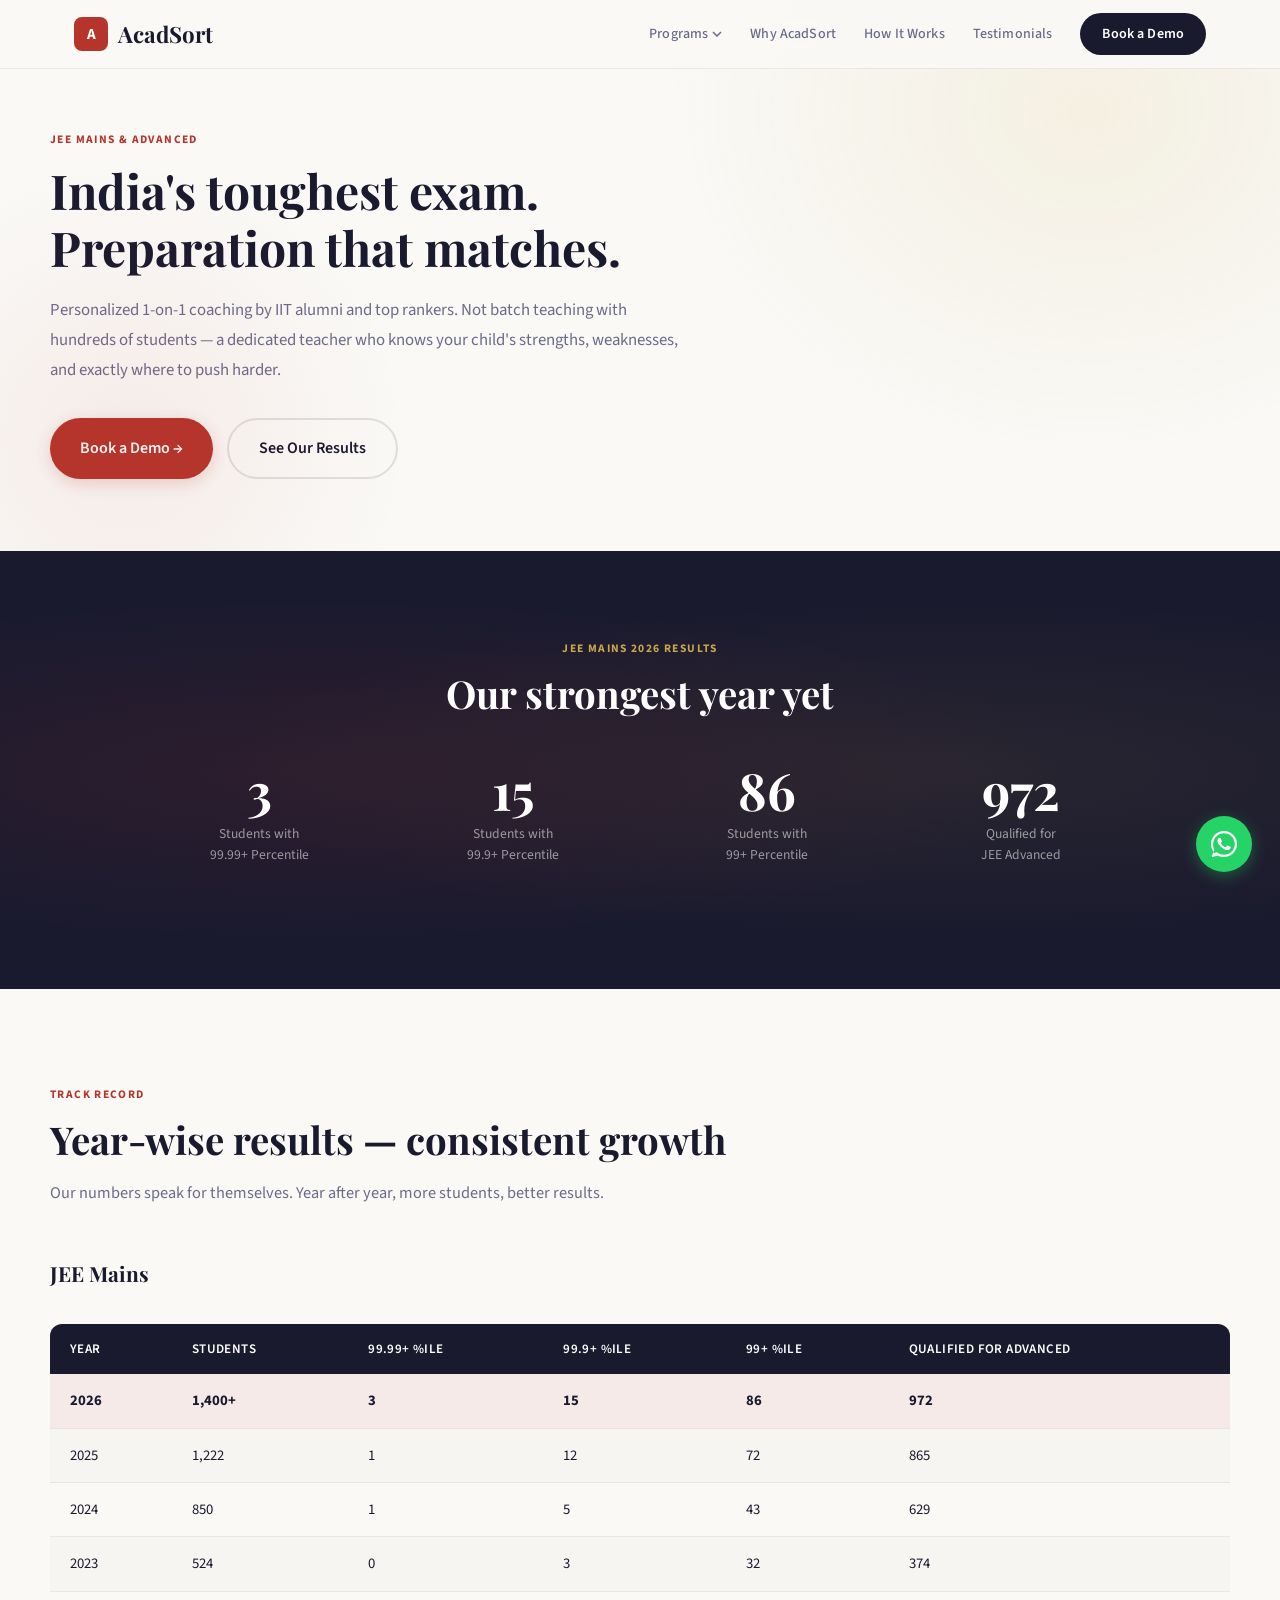
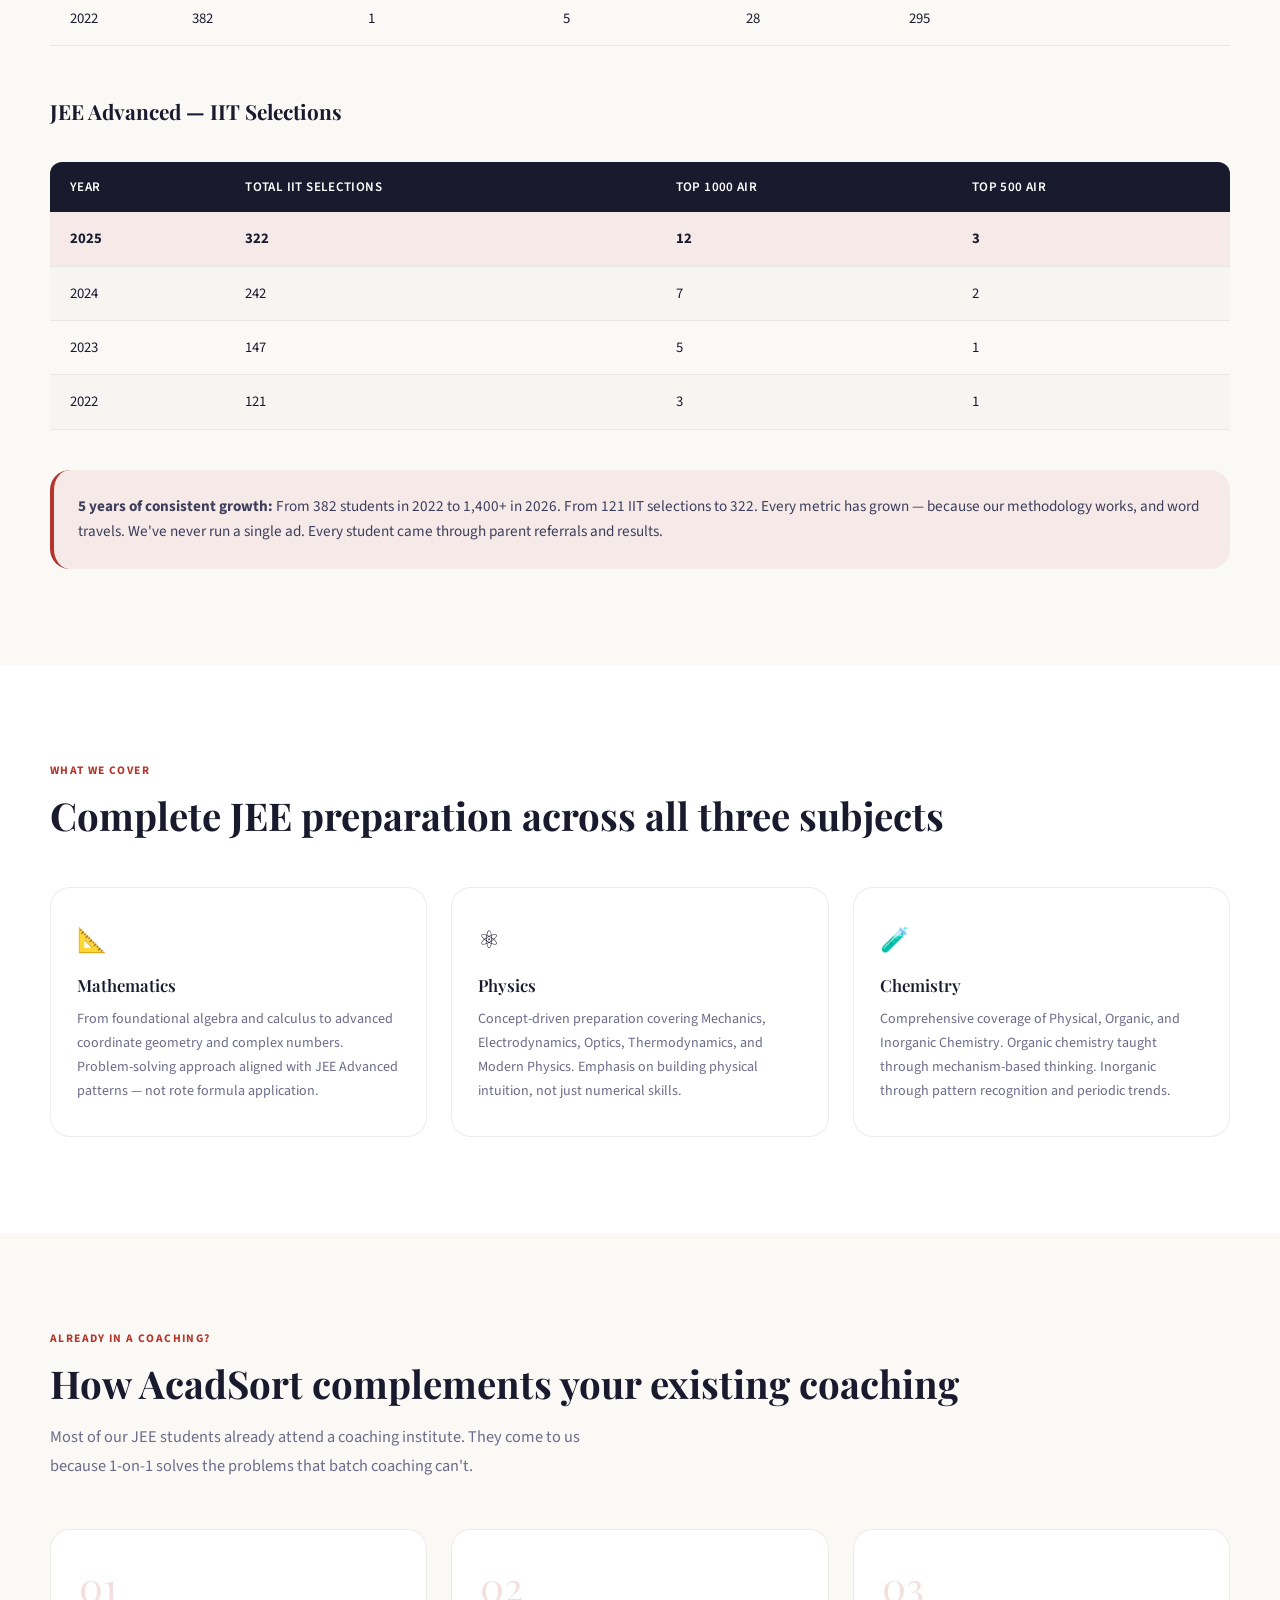
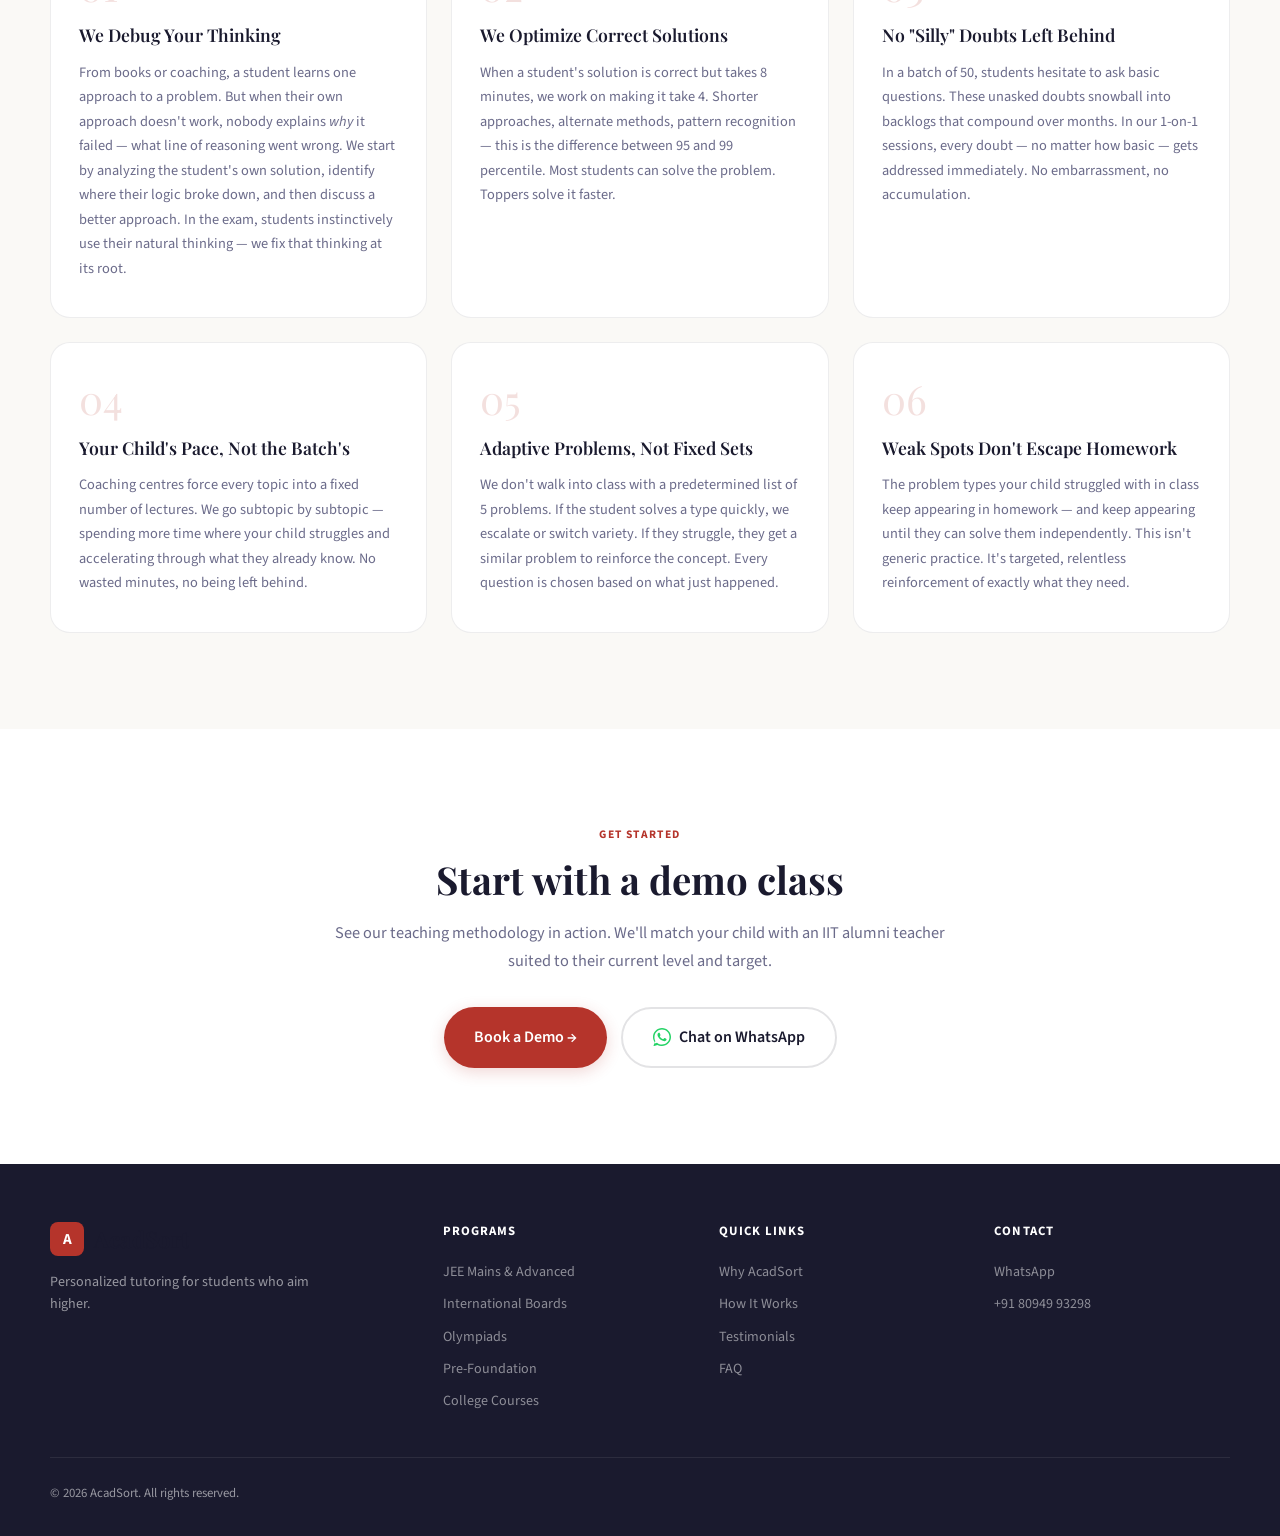
==== jee.html @ d5b58d0a "Add files via upload New website files" ====
<!DOCTYPE html>
<html lang="en">
<head>
<meta charset="UTF-8">
<meta name="viewport" content="width=device-width, initial-scale=1.0">
<title>JEE Mains & Advanced Coaching — AcadSort</title>
<meta name="description" content="1400+ JEE students in 2026. 86 scored 99+ percentile, 3 scored 99.99+. 972 qualified for JEE Advanced. Personalized 1-on-1 coaching by IIT alumni.">
<link rel="preconnect" href="https://fonts.googleapis.com">
<link rel="preconnect" href="https://fonts.gstatic.com" crossorigin>
<link href="https://fonts.googleapis.com/css2?family=Playfair+Display:ital,wght@0,400;0,600;0,700;1,400;1,600&family=Source+Sans+3:wght@400;500;600;700&display=swap" rel="stylesheet">
<link rel="stylesheet" href="style.css">
</head>
<body>

<!-- NAV -->
<nav class="nav" id="nav">
  <div class="nav-inner">
    <a href="index.html" class="nav-logo"><span class="logo-mark">A</span>AcadSort</a>
    <div class="nav-links" id="navLinks">
      <div class="nav-dropdown">
        <a href="#" class="nav-dropdown-trigger">Programs <svg width="10" height="6" viewBox="0 0 10 6"><path d="M1 1l4 4 4-4" stroke="currentColor" stroke-width="1.5" fill="none"/></svg></a>
        <div class="nav-dropdown-menu">
          <a href="jee.html">JEE Mains & Advanced</a>
          <a href="international.html">International Boards</a>
          <a href="olympiads.html">Olympiads</a>
          <a href="foundation.html">Pre-Foundation</a>
          <a href="college.html">College Courses</a>
        </div>
      </div>
      <a href="index.html#why">Why AcadSort</a>
      <a href="index.html#methodology">How It Works</a>
      <a href="index.html#testimonials">Testimonials</a>
      <a href="index.html#book" class="nav-cta">Book a Demo</a>
    </div>
    <button class="mobile-toggle" id="mobileToggle" aria-label="Menu"><span></span><span></span><span></span></button>
  </div>
</nav>

<!-- MOBILE MENU -->
<div class="mobile-menu" id="mobileMenu">
  <div class="mobile-menu-inner">
    <div class="mobile-menu-section">
      <div class="mobile-menu-label">Programs</div>
      <a href="jee.html">JEE Mains & Advanced</a>
      <a href="international.html">International Boards</a>
      <a href="olympiads.html">Olympiads</a>
      <a href="foundation.html">Pre-Foundation</a>
      <a href="college.html">College Courses</a>
    </div>
    <div class="mobile-menu-section">
      <a href="index.html#why">Why AcadSort</a>
      <a href="index.html#methodology">How It Works</a>
      <a href="index.html#testimonials">Testimonials</a>
    </div>
    <a href="index.html#book" class="mobile-menu-cta">Book a Demo →</a>
  </div>
</div>

<!-- HERO -->
<section class="segment-hero" style="background: var(--cream);">
  <div class="hero-bg-pattern"></div>
  <div class="segment-hero-inner">
    <div class="section-label">JEE Mains & Advanced</div>
    <h1>India's toughest exam.<br>Preparation that matches.</h1>
    <p>Personalized 1-on-1 coaching by IIT alumni and top rankers. Not batch teaching with hundreds of students — a dedicated teacher who knows your child's strengths, weaknesses, and exactly where to push harder.</p>
    <div style="margin-top: 32px; display: flex; gap: 14px; flex-wrap: wrap;">
      <a href="index.html#book" class="btn-primary">Book a Demo →</a>
      <a href="#results" class="btn-secondary">See Our Results</a>
    </div>
  </div>
</section>

<!-- HEADLINE RESULTS -->
<section class="results-banner" id="results">
  <div class="results-inner">
    <div class="section-label" style="color: var(--gold);">JEE Mains 2026 Results</div>
    <h2 class="section-title" style="color: white; margin-bottom: 48px;">Our strongest year yet</h2>
    <div class="results-grid">
      <div class="result-item fade-up">
        <div class="result-num"><span data-count="3" data-suffix="">0</span></div>
        <div class="result-label">Students with<br>99.99+ Percentile</div>
      </div>
      <div class="result-item fade-up">
        <div class="result-num"><span data-count="15" data-suffix="">0</span></div>
        <div class="result-label">Students with<br>99.9+ Percentile</div>
      </div>
      <div class="result-item fade-up">
        <div class="result-num"><span data-count="86" data-suffix="">0</span></div>
        <div class="result-label">Students with<br>99+ Percentile</div>
      </div>
      <div class="result-item fade-up">
        <div class="result-num"><span data-count="972" data-suffix="">0</span></div>
        <div class="result-label">Qualified for<br>JEE Advanced</div>
      </div>
    </div>
  </div>
</section>

<!-- YEAR-WISE RESULTS -->
<section style="padding: 96px 24px;">
  <div class="section-inner">
    <div class="section-header">
      <div class="section-label">Track Record</div>
      <h2 class="section-title">Year-wise results — consistent growth</h2>
      <p class="section-desc">Our numbers speak for themselves. Year after year, more students, better results.</p>
    </div>

    <!-- JEE MAINS -->
    <h3 style="font-family: var(--font-display); font-size: 1.3rem; margin-bottom: 16px; margin-top: 8px;">JEE Mains</h3>
    <div class="results-table-wrap">
      <table class="results-table">
        <thead>
          <tr>
            <th>Year</th>
            <th>Students</th>
            <th>99.99+ %ile</th>
            <th>99.9+ %ile</th>
            <th>99+ %ile</th>
            <th>Qualified for Advanced</th>
          </tr>
        </thead>
        <tbody>
          <tr class="highlight-row">
            <td><strong>2026</strong></td>
            <td><strong>1,400+</strong></td>
            <td><strong>3</strong></td>
            <td><strong>15</strong></td>
            <td><strong>86</strong></td>
            <td><strong>972</strong></td>
          </tr>
          <tr>
            <td>2025</td>
            <td>1,222</td>
            <td>1</td>
            <td>12</td>
            <td>72</td>
            <td>865</td>
          </tr>
          <tr>
            <td>2024</td>
            <td>850</td>
            <td>1</td>
            <td>5</td>
            <td>43</td>
            <td>629</td>
          </tr>
          <tr>
            <td>2023</td>
            <td>524</td>
            <td>0</td>
            <td>3</td>
            <td>32</td>
            <td>374</td>
          </tr>
          <tr>
            <td>2022</td>
            <td>382</td>
            <td>1</td>
            <td>5</td>
            <td>28</td>
            <td>295</td>
          </tr>
        </tbody>
      </table>
    </div>

    <!-- JEE ADVANCED -->
    <h3 style="font-family: var(--font-display); font-size: 1.3rem; margin: 48px 0 16px;">JEE Advanced — IIT Selections</h3>
    <div class="results-table-wrap">
      <table class="results-table">
        <thead>
          <tr>
            <th>Year</th>
            <th>Total IIT Selections</th>
            <th>Top 1000 AIR</th>
            <th>Top 500 AIR</th>
          </tr>
        </thead>
        <tbody>
          <tr class="highlight-row">
            <td><strong>2025</strong></td>
            <td><strong>322</strong></td>
            <td><strong>12</strong></td>
            <td><strong>3</strong></td>
          </tr>
          <tr>
            <td>2024</td>
            <td>242</td>
            <td>7</td>
            <td>2</td>
          </tr>
          <tr>
            <td>2023</td>
            <td>147</td>
            <td>5</td>
            <td>1</td>
          </tr>
          <tr>
            <td>2022</td>
            <td>121</td>
            <td>3</td>
            <td>1</td>
          </tr>
        </tbody>
      </table>
    </div>

    <div style="margin-top: 40px; padding: 24px; background: var(--accent-glow); border-radius: var(--radius-lg); border-left: 4px solid var(--accent);">
      <p style="font-size: 0.95rem; color: var(--ink-light); line-height: 1.7; margin: 0;">
        <strong>5 years of consistent growth:</strong> From 382 students in 2022 to 1,400+ in 2026. From 121 IIT selections to 322. Every metric has grown — because our methodology works, and word travels. We've never run a single ad. Every student came through parent referrals and results.
      </p>
    </div>
  </div>
</section>

<!-- SUBJECTS & APPROACH -->
<section style="background: var(--white); padding: 96px 24px;">
  <div class="section-inner">
    <div class="section-header">
      <div class="section-label">What We Cover</div>
      <h2 class="section-title">Complete JEE preparation across all three subjects</h2>
    </div>
    <div class="feature-grid">
      <div class="feature-card fade-up">
        <div style="font-size: 1.5rem; margin-bottom: 10px;">📐</div>
        <h3>Mathematics</h3>
        <p>From foundational algebra and calculus to advanced coordinate geometry and complex numbers. Problem-solving approach aligned with JEE Advanced patterns — not rote formula application.</p>
      </div>
      <div class="feature-card fade-up">
        <div style="font-size: 1.5rem; margin-bottom: 10px;">⚛️</div>
        <h3>Physics</h3>
        <p>Concept-driven preparation covering Mechanics, Electrodynamics, Optics, Thermodynamics, and Modern Physics. Emphasis on building physical intuition, not just numerical skills.</p>
      </div>
      <div class="feature-card fade-up">
        <div style="font-size: 1.5rem; margin-bottom: 10px;">🧪</div>
        <h3>Chemistry</h3>
        <p>Comprehensive coverage of Physical, Organic, and Inorganic Chemistry. Organic chemistry taught through mechanism-based thinking. Inorganic through pattern recognition and periodic trends.</p>
      </div>
    </div>
  </div>
</section>

<!-- HOW WE COMPLEMENT COACHING -->
<section style="padding: 96px 24px;">
  <div class="section-inner">
    <div class="section-header">
      <div class="section-label">Already in a Coaching?</div>
      <h2 class="section-title">How AcadSort complements your existing coaching</h2>
      <p class="section-desc">Most of our JEE students already attend a coaching institute. They come to us because 1-on-1 solves the problems that batch coaching can't.</p>
    </div>
    <div class="why-grid">
      <div class="why-card fade-up">
        <div class="why-num">01</div>
        <h3>We Debug Your Thinking</h3>
        <p>From books or coaching, a student learns one approach to a problem. But when their own approach doesn't work, nobody explains <em>why</em> it failed — what line of reasoning went wrong. We start by analyzing the student's own solution, identify where their logic broke down, and then discuss a better approach. In the exam, students instinctively use their natural thinking — we fix that thinking at its root.</p>
      </div>
      <div class="why-card fade-up">
        <div class="why-num">02</div>
        <h3>We Optimize Correct Solutions</h3>
        <p>When a student's solution is correct but takes 8 minutes, we work on making it take 4. Shorter approaches, alternate methods, pattern recognition — this is the difference between 95 and 99 percentile. Most students can solve the problem. Toppers solve it faster.</p>
      </div>
      <div class="why-card fade-up">
        <div class="why-num">03</div>
        <h3>No "Silly" Doubts Left Behind</h3>
        <p>In a batch of 50, students hesitate to ask basic questions. These unasked doubts snowball into backlogs that compound over months. In our 1-on-1 sessions, every doubt — no matter how basic — gets addressed immediately. No embarrassment, no accumulation.</p>
      </div>
      <div class="why-card fade-up">
        <div class="why-num">04</div>
        <h3>Your Child's Pace, Not the Batch's</h3>
        <p>Coaching centres force every topic into a fixed number of lectures. We go subtopic by subtopic — spending more time where your child struggles and accelerating through what they already know. No wasted minutes, no being left behind.</p>
      </div>
      <div class="why-card fade-up">
        <div class="why-num">05</div>
        <h3>Adaptive Problems, Not Fixed Sets</h3>
        <p>We don't walk into class with a predetermined list of 5 problems. If the student solves a type quickly, we escalate or switch variety. If they struggle, they get a similar problem to reinforce the concept. Every question is chosen based on what just happened.</p>
      </div>
      <div class="why-card fade-up">
        <div class="why-num">06</div>
        <h3>Weak Spots Don't Escape Homework</h3>
        <p>The problem types your child struggled with in class keep appearing in homework — and keep appearing until they can solve them independently. This isn't generic practice. It's targeted, relentless reinforcement of exactly what they need.</p>
      </div>
    </div>
  </div>
</section>

<!-- CTA -->
<section style="background: var(--white); padding: 96px 24px;">
  <div class="section-inner" style="text-align: center; max-width: 640px;">
    <div class="section-label">Get Started</div>
    <h2 class="section-title">Start with a demo class</h2>
    <p style="color: var(--ink-muted); margin-bottom: 32px; font-size: 1.02rem;">See our teaching methodology in action. We'll match your child with an IIT alumni teacher suited to their current level and target.</p>
    <div style="display: flex; gap: 14px; justify-content: center; flex-wrap: wrap;">
      <a href="index.html#book" class="btn-primary">Book a Demo →</a>
      <a href="https://wa.me/918094993298?text=Hi%2C%20I%27m%20interested%20in%20JEE%20coaching%20at%20AcadSort." class="btn-secondary" style="gap: 8px;">
        <svg viewBox="0 0 24 24" fill="#25D366" width="18" height="18"><path d="M17.472 14.382c-.297-.149-1.758-.867-2.03-.967-.273-.099-.471-.148-.67.15-.197.297-.767.966-.94 1.164-.173.199-.347.223-.644.075-.297-.15-1.255-.463-2.39-1.475-.883-.788-1.48-1.761-1.653-2.059-.173-.297-.018-.458.13-.606.134-.133.298-.347.446-.52.149-.174.198-.298.298-.497.099-.198.05-.371-.025-.52-.075-.149-.669-1.612-.916-2.207-.242-.579-.487-.5-.669-.51-.173-.008-.371-.01-.57-.01-.198 0-.52.074-.792.372-.272.297-1.04 1.016-1.04 2.479 0 1.462 1.065 2.875 1.213 3.074.149.198 2.096 3.2 5.077 4.487.709.306 1.262.489 1.694.625.712.227 1.36.195 1.871.118.571-.085 1.758-.719 2.006-1.413.248-.694.248-1.289.173-1.413-.074-.124-.272-.198-.57-.347z"/><path d="M12 0C5.373 0 0 5.373 0 12c0 2.625.846 5.059 2.284 7.034L.789 23.492a.5.5 0 00.611.611l4.458-1.495A11.934 11.934 0 0012 24c6.627 0 12-5.373 12-12S18.627 0 12 0zm0 22c-2.33 0-4.49-.764-6.232-2.056l-.435-.332-3.26 1.093 1.093-3.26-.332-.435A9.955 9.955 0 012 12C2 6.477 6.477 2 12 2s10 4.477 10 10-4.477 10-10 10z"/></svg>
        Chat on WhatsApp
      </a>
    </div>
  </div>
</section>

<!-- FOOTER -->
<footer class="footer">
  <div class="footer-inner">
    <div class="footer-top">
      <div class="footer-brand">
        <div class="nav-logo" style="margin-bottom: 12px;"><span class="logo-mark">A</span>AcadSort</div>
        <p>Personalized tutoring for students who aim higher.</p>
      </div>
      <div class="footer-links-group">
        <h4>Programs</h4>
        <a href="jee.html">JEE Mains & Advanced</a>
        <a href="international.html">International Boards</a>
        <a href="olympiads.html">Olympiads</a>
        <a href="foundation.html">Pre-Foundation</a>
        <a href="college.html">College Courses</a>
      </div>
      <div class="footer-links-group">
        <h4>Quick Links</h4>
        <a href="index.html#why">Why AcadSort</a>
        <a href="index.html#methodology">How It Works</a>
        <a href="index.html#testimonials">Testimonials</a>
        <a href="index.html#faq">FAQ</a>
      </div>
      <div class="footer-links-group">
        <h4>Contact</h4>
        <a href="https://wa.me/918094993298">WhatsApp</a>
        <a href="tel:+918094993298">+91 80949 93298</a>
      </div>
    </div>
    <div class="footer-bottom"><p>© 2026 AcadSort. All rights reserved.</p></div>
  </div>
</footer>

<a href="https://wa.me/918094993298?text=Hi%2C%20I%27m%20interested%20in%20JEE%20coaching." class="whatsapp-float" aria-label="Chat on WhatsApp">
  <svg viewBox="0 0 24 24" fill="currentColor"><path d="M17.472 14.382c-.297-.149-1.758-.867-2.03-.967-.273-.099-.471-.148-.67.15-.197.297-.767.966-.94 1.164-.173.199-.347.223-.644.075-.297-.15-1.255-.463-2.39-1.475-.883-.788-1.48-1.761-1.653-2.059-.173-.297-.018-.458.13-.606.134-.133.298-.347.446-.52.149-.174.198-.298.298-.497.099-.198.05-.371-.025-.52-.075-.149-.669-1.612-.916-2.207-.242-.579-.487-.5-.669-.51-.173-.008-.371-.01-.57-.01-.198 0-.52.074-.792.372-.272.297-1.04 1.016-1.04 2.479 0 1.462 1.065 2.875 1.213 3.074.149.198 2.096 3.2 5.077 4.487.709.306 1.262.489 1.694.625.712.227 1.36.195 1.871.118.571-.085 1.758-.719 2.006-1.413.248-.694.248-1.289.173-1.413-.074-.124-.272-.198-.57-.347z"/><path d="M12 0C5.373 0 0 5.373 0 12c0 2.625.846 5.059 2.284 7.034L.789 23.492a.5.5 0 00.611.611l4.458-1.495A11.934 11.934 0 0012 24c6.627 0 12-5.373 12-12S18.627 0 12 0zm0 22c-2.33 0-4.49-.764-6.232-2.056l-.435-.332-3.26 1.093 1.093-3.26-.332-.435A9.955 9.955 0 012 12C2 6.477 6.477 2 12 2s10 4.477 10 10-4.477 10-10 10z"/></svg>
</a>

<script>
const nav = document.getElementById('nav');
window.addEventListener('scroll', () => nav.classList.toggle('scrolled', window.scrollY > 20));
const toggle = document.getElementById('mobileToggle');
const mobileMenu = document.getElementById('mobileMenu');
toggle.addEventListener('click', () => {
  toggle.classList.toggle('active');
  mobileMenu.classList.toggle('open');
  document.body.style.overflow = mobileMenu.classList.contains('open') ? 'hidden' : '';
});
mobileMenu.querySelectorAll('a').forEach(a => a.addEventListener('click', () => {
  toggle.classList.remove('active'); mobileMenu.classList.remove('open'); document.body.style.overflow = '';
}));
const observer = new IntersectionObserver(entries => {
  entries.forEach(e => { if (e.isIntersecting) e.target.classList.add('visible'); });
}, { threshold: 0.12 });
document.querySelectorAll('.fade-up').forEach(el => observer.observe(el));
function animateCounter(el) {
  const target = parseInt(el.dataset.count), suffix = el.dataset.suffix || '', duration = 2000, start = performance.now();
  function update(now) {
    const p = Math.min((now - start) / duration, 1), eased = 1 - Math.pow(1 - p, 3);
    el.textContent = Math.round(target * eased).toLocaleString() + suffix;
    if (p < 1) requestAnimationFrame(update);
  }
  requestAnimationFrame(update);
}
const counterObserver = new IntersectionObserver(entries => {
  entries.forEach(e => { if (e.isIntersecting) { e.target.querySelectorAll('[data-count]').forEach(animateCounter); counterObserver.unobserve(e.target); } });
}, { threshold: 0.3 });
document.querySelectorAll('.results-grid').forEach(el => counterObserver.observe(el));
</script>
</body>
</html>
---- style.css ----
/* ═══════════════════════════════════════
   ACADSORT — Global Stylesheet
   ═══════════════════════════════════════ */

*, *::before, *::after { margin: 0; padding: 0; box-sizing: border-box; }

:root {
  --ink: #1a1a2e;
  --ink-light: #3d3d5c;
  --ink-muted: #6b6b8a;
  --cream: #faf9f6;
  --cream-warm: #f5f0e8;
  --accent: #b5342b;
  --accent-light: #d94a40;
  --accent-glow: rgba(181, 52, 43, 0.07);
  --gold: #c9a84c;
  --gold-soft: rgba(201, 168, 76, 0.12);
  --white: #ffffff;
  --border: rgba(26, 26, 46, 0.08);
  --border-md: rgba(26, 26, 46, 0.12);
  --shadow-sm: 0 1px 3px rgba(26,26,46,0.06);
  --shadow-md: 0 4px 24px rgba(26,26,46,0.08);
  --shadow-lg: 0 12px 48px rgba(26,26,46,0.1);
  --radius: 12px;
  --radius-lg: 20px;
  --radius-xl: 28px;
  --font-display: 'Playfair Display', Georgia, serif;
  --font-body: 'Source Sans 3', 'Source Sans Pro', system-ui, sans-serif;
  --max-w: 1180px;
}

html { scroll-behavior: smooth; }
body {
  font-family: var(--font-body);
  color: var(--ink);
  background: var(--cream);
  line-height: 1.72;
  -webkit-font-smoothing: antialiased;
  overflow-x: hidden;
}
a { text-decoration: none; color: inherit; }
img { max-width: 100%; display: block; }
button { font-family: inherit; }

/* ─── NAV ─── */
.nav {
  position: fixed; top: 0; left: 0; right: 0; z-index: 1000;
  background: rgba(250, 249, 246, 0.9);
  backdrop-filter: blur(24px); -webkit-backdrop-filter: blur(24px);
  border-bottom: 1px solid var(--border);
  transition: box-shadow 0.3s;
}
.nav.scrolled { box-shadow: var(--shadow-sm); }
.nav-inner {
  max-width: var(--max-w); margin: 0 auto;
  padding: 0 24px;
  display: flex; align-items: center; justify-content: space-between;
  height: 68px;
}
.nav-logo {
  font-family: var(--font-display);
  font-size: 1.4rem; font-weight: 700; color: var(--ink);
  display: flex; align-items: center; gap: 10px;
}
.logo-mark {
  width: 34px; height: 34px; background: var(--accent);
  border-radius: 8px; display: flex; align-items: center; justify-content: center;
  color: white; font-weight: 700; font-size: 0.95rem;
  font-family: var(--font-body);
}
.nav-links { display: flex; gap: 28px; align-items: center; }
.nav-links > a, .nav-dropdown-trigger {
  font-size: 0.88rem; font-weight: 500; color: var(--ink-muted);
  transition: color 0.2s; letter-spacing: 0.01em;
  background: none; border: none; cursor: pointer;
  display: flex; align-items: center; gap: 4px;
}
.nav-links > a:hover, .nav-dropdown-trigger:hover { color: var(--ink); }
.nav-cta {
  background: var(--ink) !important; color: var(--white) !important;
  padding: 9px 22px !important; border-radius: 100px;
  font-weight: 600 !important; transition: background 0.2s, transform 0.15s;
}
.nav-cta:hover { background: var(--accent) !important; transform: translateY(-1px); }

/* Nav dropdown */
.nav-dropdown { position: relative; }
.nav-dropdown-menu {
  position: absolute; top: calc(100% + 12px); left: -16px;
  background: var(--white); border: 1px solid var(--border-md);
  border-radius: var(--radius); box-shadow: var(--shadow-lg);
  padding: 8px 0; min-width: 220px;
  opacity: 0; visibility: hidden; transform: translateY(-8px);
  transition: all 0.2s;
}
.nav-dropdown:hover .nav-dropdown-menu {
  opacity: 1; visibility: visible; transform: translateY(0);
}
.nav-dropdown-menu a {
  display: block; padding: 10px 20px;
  font-size: 0.88rem; font-weight: 500; color: var(--ink-light);
  transition: all 0.15s;
}
.nav-dropdown-menu a:hover {
  background: var(--cream); color: var(--accent);
}

/* Mobile toggle */
.mobile-toggle {
  display: none; background: none; border: none; cursor: pointer;
  width: 32px; height: 32px; position: relative; z-index: 1001;
}
.mobile-toggle span {
  display: block; width: 22px; height: 2px; background: var(--ink);
  position: absolute; left: 5px; transition: 0.3s;
}
.mobile-toggle span:nth-child(1) { top: 9px; }
.mobile-toggle span:nth-child(2) { top: 15px; }
.mobile-toggle span:nth-child(3) { top: 21px; }
.mobile-toggle.active span:nth-child(1) { top: 15px; transform: rotate(45deg); }
.mobile-toggle.active span:nth-child(2) { opacity: 0; }
.mobile-toggle.active span:nth-child(3) { top: 15px; transform: rotate(-45deg); }

/* Mobile menu */
.mobile-menu {
  position: fixed; top: 0; right: -100%; width: 85%; max-width: 360px;
  height: 100vh; background: var(--white);
  z-index: 999; transition: right 0.35s ease;
  padding: 88px 24px 24px;
  box-shadow: -8px 0 32px rgba(0,0,0,0.1);
  overflow-y: auto;
}
.mobile-menu.open { right: 0; }
.mobile-menu-section { margin-bottom: 24px; }
.mobile-menu-label {
  font-size: 0.7rem; font-weight: 700; letter-spacing: 0.1em;
  text-transform: uppercase; color: var(--ink-muted);
  margin-bottom: 12px;
}
.mobile-menu-section a {
  display: block; padding: 10px 0;
  font-size: 1rem; font-weight: 500; color: var(--ink-light);
  border-bottom: 1px solid var(--border);
}
.mobile-menu-cta {
  display: block; text-align: center;
  background: var(--accent); color: white !important;
  padding: 14px 24px; border-radius: 100px;
  font-weight: 600; margin-top: 16px;
}

/* ─── BUTTONS ─── */
.btn-primary {
  display: inline-flex; align-items: center; gap: 8px;
  background: var(--accent); color: var(--white);
  padding: 15px 30px; border-radius: 100px;
  font-weight: 600; font-size: 1rem;
  border: none; cursor: pointer;
  transition: all 0.25s;
  box-shadow: 0 4px 16px rgba(181,52,43,0.2);
}
.btn-primary:hover {
  background: var(--accent-light);
  transform: translateY(-2px);
  box-shadow: 0 6px 24px rgba(181,52,43,0.28);
}
.btn-secondary {
  display: inline-flex; align-items: center; gap: 8px;
  background: transparent; color: var(--ink);
  padding: 15px 30px; border-radius: 100px;
  font-weight: 600; font-size: 1rem;
  border: 2px solid var(--border-md); cursor: pointer;
  transition: all 0.25s;
}
.btn-secondary:hover { border-color: var(--ink); background: var(--white); }

/* ─── HERO ─── */
.hero {
  min-height: 100vh; display: flex; align-items: center;
  padding: 110px 24px 80px;
  position: relative; overflow: hidden;
}
.hero-bg-pattern {
  position: absolute; inset: 0; pointer-events: none;
  background:
    radial-gradient(ellipse 600px 500px at 85% 20%, var(--gold-soft) 0%, transparent 70%),
    radial-gradient(ellipse 400px 400px at 10% 80%, var(--accent-glow) 0%, transparent 70%);
}
.hero-inner {
  max-width: var(--max-w); margin: 0 auto; width: 100%;
  display: grid; grid-template-columns: 1fr 420px; gap: 64px;
  align-items: center; position: relative; z-index: 1;
}
.hero-badge {
  display: inline-flex; align-items: center; gap: 8px;
  background: var(--gold-soft); border: 1px solid rgba(201,168,76,0.2);
  padding: 7px 18px; border-radius: 100px;
  font-size: 0.78rem; font-weight: 600; color: #9a7d2e;
  margin-bottom: 24px; letter-spacing: 0.03em; text-transform: uppercase;
}
.hero-badge::before {
  content: ''; width: 6px; height: 6px;
  background: var(--gold); border-radius: 50%;
}
.hero h1 {
  font-family: var(--font-display);
  font-size: clamp(2.4rem, 4.5vw, 3.6rem);
  line-height: 1.18; color: var(--ink);
  margin-bottom: 20px; font-weight: 700;
}
.hero h1 em { font-style: italic; color: var(--accent); }
.hero-sub {
  font-size: 1.08rem; color: var(--ink-muted);
  max-width: 520px; margin-bottom: 36px; line-height: 1.8;
}
.hero-actions { display: flex; gap: 14px; flex-wrap: wrap; margin-bottom: 48px; }
.hero-trust {
  display: flex; gap: 24px; align-items: center; flex-wrap: wrap;
}
.hero-trust-item {
  font-size: 0.88rem; color: var(--ink-muted);
}
.hero-trust-item strong {
  font-size: 1.1rem; color: var(--ink); display: block;
  font-family: var(--font-display); font-weight: 700;
}
.hero-trust-divider {
  width: 1px; height: 32px; background: var(--border-md);
}

/* Hero stats card */
.hero-stats-card {
  background: var(--white);
  border-radius: var(--radius-xl);
  padding: 40px 32px;
  box-shadow: var(--shadow-lg);
  border: 1px solid var(--border);
}
.stats-header {
  font-family: var(--font-display);
  font-size: 1.15rem; font-weight: 600;
  margin-bottom: 28px; color: var(--ink);
}
.stat-row {
  display: flex; align-items: center; gap: 16px;
  padding: 16px 0;
  border-bottom: 1px solid var(--border);
}
.stat-row:last-child { border-bottom: none; padding-bottom: 0; }
.stat-row:first-of-type { padding-top: 0; }
.stat-icon { font-size: 1.5rem; flex-shrink: 0; width: 40px; text-align: center; }
.stat-info { flex: 1; }
.stat-num {
  font-family: var(--font-display);
  font-size: 1.6rem; font-weight: 700;
  color: var(--ink); line-height: 1.1;
}
.stat-label { font-size: 0.82rem; color: var(--ink-muted); margin-top: 2px; }

/* ─── SECTION COMMONS ─── */
section { padding: 96px 24px; }
.section-inner { max-width: var(--max-w); margin: 0 auto; }
.section-header { margin-bottom: 48px; }
.section-label {
  font-size: 0.72rem; font-weight: 700; letter-spacing: 0.12em;
  text-transform: uppercase; color: var(--accent);
  margin-bottom: 10px;
}
.section-title {
  font-family: var(--font-display);
  font-size: clamp(1.7rem, 3.2vw, 2.4rem);
  line-height: 1.25; color: var(--ink);
  margin-bottom: 16px; font-weight: 700;
}
.section-desc {
  font-size: 1.02rem; color: var(--ink-muted);
  max-width: 560px; line-height: 1.8;
}

/* ─── PROGRAMS GRID ─── */
.programs { background: var(--white); }
.programs-grid {
  display: grid; grid-template-columns: repeat(2, 1fr);
  gap: 24px;
}
.programs-grid .program-card:last-child {
  grid-column: 1 / -1;
}
.program-card {
  background: var(--cream);
  border: 1px solid var(--border);
  border-radius: var(--radius-lg);
  overflow: hidden;
  transition: all 0.35s;
  position: relative;
  display: block;
}
.program-card:hover {
  transform: translateY(-4px);
  box-shadow: var(--shadow-md);
  border-color: rgba(181,52,43,0.12);
}
.program-card-accent {
  height: 3px; width: 100%;
  background: linear-gradient(90deg, var(--accent), var(--gold));
  transform: scaleX(0); transform-origin: left;
  transition: transform 0.4s;
}
.program-card:hover .program-card-accent { transform: scaleX(1); }
.program-card-content { padding: 36px 32px; }
.program-icon { font-size: 2rem; margin-bottom: 14px; }
.program-card h3 {
  font-family: var(--font-display);
  font-size: 1.25rem; margin-bottom: 10px; font-weight: 600;
}
.program-card p {
  font-size: 0.92rem; color: var(--ink-muted);
  line-height: 1.7; margin-bottom: 18px;
}
.program-highlights {
  display: flex; flex-wrap: wrap; gap: 8px; margin-bottom: 16px;
}
.program-stat {
  background: var(--white);
  border: 1px solid var(--border);
  padding: 6px 14px; border-radius: 100px;
  font-size: 0.8rem; color: var(--ink-light);
}
.program-stat strong { color: var(--ink); }
.program-subjects {
  display: flex; flex-wrap: wrap; gap: 6px; margin-bottom: 18px;
}
.program-subjects span {
  background: rgba(181,52,43,0.06);
  color: var(--accent);
  padding: 3px 12px; border-radius: 100px;
  font-size: 0.75rem; font-weight: 600;
}
.program-link {
  font-size: 0.88rem; font-weight: 600;
  color: var(--accent);
  transition: gap 0.2s;
}

/* ─── WHY SECTION ─── */
.why-grid {
  display: grid; grid-template-columns: repeat(3, 1fr);
  gap: 24px;
}
.why-card {
  padding: 36px 28px;
  border-radius: var(--radius-lg);
  border: 1px solid var(--border);
  background: var(--white);
  transition: all 0.3s;
}
.why-card:hover { box-shadow: var(--shadow-md); transform: translateY(-3px); }
.why-num {
  font-family: var(--font-display);
  font-size: 2.5rem; color: var(--accent);
  opacity: 0.15; line-height: 1; margin-bottom: 14px;
}
.why-card h3 {
  font-family: var(--font-display);
  font-size: 1.1rem; margin-bottom: 10px; font-weight: 600;
}
.why-card p { font-size: 0.9rem; color: var(--ink-muted); line-height: 1.7; }

/* ─── RESULTS BANNER ─── */
.results-banner {
  background: var(--ink); padding: 88px 24px;
  text-align: center; position: relative; overflow: hidden;
}
.results-banner::before {
  content: ''; position: absolute; inset: 0;
  background:
    radial-gradient(ellipse at 25% 50%, rgba(181,52,43,0.12), transparent 55%),
    radial-gradient(ellipse at 75% 50%, rgba(201,168,76,0.08), transparent 55%);
}
.results-inner {
  max-width: 980px; margin: 0 auto; position: relative; z-index: 1;
}
.results-grid {
  display: grid; grid-template-columns: repeat(4, 1fr); gap: 36px;
  margin-bottom: 36px;
}
.result-item { text-align: center; }
.result-num {
  font-family: var(--font-display);
  font-size: 3.2rem; font-weight: 700; color: var(--white);
  line-height: 1;
}
.result-label {
  font-size: 0.85rem; color: rgba(255,255,255,0.55);
  margin-top: 8px; line-height: 1.5;
}
.results-cta {
  display: inline-block;
  color: var(--gold); font-weight: 600; font-size: 0.95rem;
  border-bottom: 1px solid rgba(201,168,76,0.3);
  padding-bottom: 2px;
  transition: border-color 0.2s;
}
.results-cta:hover { border-color: var(--gold); }

/* ─── METHODOLOGY ─── */
.methodology { background: var(--white); }
.method-timeline {
  display: grid; grid-template-columns: repeat(4, 1fr);
  gap: 32px; position: relative;
}
.method-timeline::before {
  content: ''; position: absolute;
  top: 40px; left: 12.5%; right: 12.5%;
  height: 2px; background: var(--border);
}
.method-step { text-align: center; position: relative; }
.method-step-num {
  width: 40px; height: 40px; border-radius: 50%;
  background: var(--accent); color: white;
  display: flex; align-items: center; justify-content: center;
  font-weight: 700; font-size: 0.9rem;
  margin: 0 auto 20px; position: relative; z-index: 1;
}
.method-step-content { }
.method-icon-wrap { font-size: 1.8rem; margin-bottom: 12px; }
.method-step h3 {
  font-family: var(--font-display);
  font-size: 1.02rem; margin-bottom: 8px; font-weight: 600;
}
.method-step p { font-size: 0.85rem; color: var(--ink-muted); line-height: 1.7; }

/* ─── TESTIMONIALS ─── */
.testimonials-grid {
  display: grid; grid-template-columns: repeat(3, 1fr);
  gap: 24px;
}
.testimonial-card {
  background: var(--white);
  border: 1px solid var(--border);
  border-radius: var(--radius-lg);
  padding: 32px 26px;
  display: flex; flex-direction: column;
  transition: all 0.3s;
}
.testimonial-card:hover { box-shadow: var(--shadow-md); transform: translateY(-2px); }
.testimonial-stars {
  color: var(--gold); font-size: 0.85rem;
  margin-bottom: 14px; letter-spacing: 2px;
}
.testimonial-text {
  font-size: 0.92rem; color: var(--ink-light);
  line-height: 1.8; flex: 1; margin-bottom: 20px;
  font-style: italic;
}
.testimonial-author {
  display: flex; align-items: center; gap: 12px;
  padding-top: 18px; border-top: 1px solid var(--border);
}
.testimonial-avatar {
  width: 42px; height: 42px; border-radius: 50%;
  background: var(--cream-warm);
  display: flex; align-items: center; justify-content: center;
  font-weight: 700; font-size: 0.95rem; color: var(--accent);
  flex-shrink: 0;
}
.testimonial-name { font-weight: 600; font-size: 0.88rem; }
.testimonial-role { font-size: 0.78rem; color: var(--ink-muted); }

/* ─── FOUNDER ─── */
.founder { background: var(--white); }
.founder-card {
  display: grid; grid-template-columns: 200px 1fr;
  gap: 48px; align-items: center;
  background: var(--cream);
  border-radius: var(--radius-xl);
  padding: 48px;
  border: 1px solid var(--border);
}
.founder-img-wrap { position: relative; }
.founder-img {
  width: 180px; height: 180px; border-radius: 50%;
  object-fit: cover;
}
.founder-img-fallback {
  width: 180px; height: 180px; border-radius: 50%;
  background: linear-gradient(135deg, var(--accent-glow), var(--gold-soft));
  display: flex; align-items: center; justify-content: center;
  font-family: var(--font-display);
  font-size: 3rem; color: var(--accent); font-weight: 700;
}
.founder-info h3 {
  font-family: var(--font-display);
  font-size: 1.5rem; margin-bottom: 4px; font-weight: 700;
}
.founder-title {
  font-size: 0.9rem; color: var(--accent); font-weight: 600;
  margin-bottom: 18px;
}
.founder-info p {
  font-size: 0.95rem; color: var(--ink-muted);
  line-height: 1.8; margin-bottom: 12px; max-width: 560px;
}
.founder-creds {
  display: flex; gap: 12px; margin-top: 20px; flex-wrap: wrap;
}
.founder-cred {
  display: flex; align-items: center; gap: 6px;
  font-size: 0.82rem; font-weight: 500; color: var(--ink-light);
  background: var(--white); border: 1px solid var(--border);
  padding: 6px 14px; border-radius: 100px;
}
.founder-cred::before {
  content: '✓'; width: 18px; height: 18px;
  background: rgba(46,204,113,0.1); color: #2ecc71;
  border-radius: 50%; display: flex; align-items: center;
  justify-content: center; font-size: 0.65rem; flex-shrink: 0;
}

/* ─── FAQ ─── */
.faq-list { max-width: 780px; }
.faq-item {
  border-bottom: 1px solid var(--border);
}
.faq-question {
  width: 100%; text-align: left;
  background: none; border: none; cursor: pointer;
  padding: 22px 0;
  font-size: 1rem; font-weight: 600; color: var(--ink);
  display: flex; justify-content: space-between; align-items: center;
  gap: 16px; line-height: 1.5;
}
.faq-toggle {
  font-size: 1.3rem; color: var(--ink-muted);
  transition: transform 0.3s; flex-shrink: 0;
}
.faq-item.open .faq-toggle { transform: rotate(45deg); }
.faq-answer {
  max-height: 0; overflow: hidden;
  transition: max-height 0.4s ease, padding 0.3s;
}
.faq-item.open .faq-answer { max-height: 300px; padding-bottom: 22px; }
.faq-answer p {
  font-size: 0.92rem; color: var(--ink-muted); line-height: 1.8;
}

/* ─── BOOKING ─── */
.booking { background: var(--white); }
.booking-card {
  display: grid; grid-template-columns: 1fr 1fr;
  gap: 64px;
  background: var(--cream);
  border-radius: var(--radius-xl);
  padding: 56px 48px;
  border: 1px solid var(--border);
  position: relative; overflow: hidden;
}
.booking-card::before {
  content: ''; position: absolute; top: 0; left: 0; right: 0;
  height: 4px;
  background: linear-gradient(90deg, var(--accent), var(--gold));
}
.booking-left .section-title { margin-bottom: 16px; }
.booking-left p {
  font-size: 0.95rem; color: var(--ink-muted);
  line-height: 1.8; margin-bottom: 28px;
}
.booking-contact {
  display: flex; flex-direction: column; gap: 12px;
}
.whatsapp-link {
  display: inline-flex; align-items: center; gap: 8px;
  color: #25D366; font-weight: 600; font-size: 0.92rem;
}
.phone-link {
  font-size: 0.92rem; color: var(--ink-muted); font-weight: 500;
}
.booking-form { display: flex; flex-direction: column; gap: 18px; }
.form-group { display: flex; flex-direction: column; gap: 6px; }
.form-group label {
  font-size: 0.82rem; font-weight: 600; color: var(--ink-light);
}
.form-group input, .form-group select {
  padding: 12px 16px;
  border: 1px solid var(--border-md);
  border-radius: var(--radius);
  font-size: 0.95rem; font-family: var(--font-body);
  background: var(--white);
  transition: border-color 0.2s;
  color: var(--ink);
}
.form-group input:focus, .form-group select:focus {
  outline: none; border-color: var(--accent);
}
.form-group input::placeholder { color: var(--ink-muted); }
.form-submit { width: 100%; justify-content: center; margin-top: 4px; }
.form-success {
  display: flex; flex-direction: column;
  align-items: center; justify-content: center;
  text-align: center; gap: 12px; min-height: 300px;
}
.form-success-icon {
  width: 56px; height: 56px; border-radius: 50%;
  background: rgba(46,204,113,0.1); color: #2ecc71;
  display: flex; align-items: center; justify-content: center;
  font-size: 1.5rem; font-weight: 700;
}
.form-success h3 {
  font-family: var(--font-display);
  font-size: 1.3rem;
}
.form-success p { color: var(--ink-muted); font-size: 0.92rem; }

/* ─── FOOTER ─── */
.footer {
  background: var(--ink); color: rgba(255,255,255,0.55);
  padding: 56px 24px 32px;
}
.footer-inner { max-width: var(--max-w); margin: 0 auto; }
.footer-top {
  display: grid; grid-template-columns: 1.5fr 1fr 1fr 1fr;
  gap: 40px; margin-bottom: 40px;
}
.footer-brand p { font-size: 0.88rem; line-height: 1.6; max-width: 260px; }
.footer-links-group h4 {
  color: var(--white); font-size: 0.8rem; font-weight: 700;
  letter-spacing: 0.08em; text-transform: uppercase;
  margin-bottom: 14px;
}
.footer-links-group a {
  display: block; font-size: 0.88rem;
  color: rgba(255,255,255,0.5);
  padding: 4px 0; transition: color 0.2s;
}
.footer-links-group a:hover { color: var(--white); }
.footer-bottom {
  border-top: 1px solid rgba(255,255,255,0.08);
  padding-top: 24px;
  font-size: 0.8rem;
}

/* ─── WHATSAPP FLOAT ─── */
.whatsapp-float {
  position: fixed; bottom: 28px; right: 28px;
  width: 56px; height: 56px; border-radius: 50%;
  background: #25D366; color: white;
  display: flex; align-items: center; justify-content: center;
  box-shadow: 0 4px 16px rgba(37,211,102,0.35);
  z-index: 900; transition: transform 0.2s;
}
.whatsapp-float:hover { transform: scale(1.08); }
.whatsapp-float svg { width: 26px; height: 26px; }

/* ─── ANIMATIONS ─── */
.fade-up {
  opacity: 0; transform: translateY(28px);
  transition: opacity 0.6s ease, transform 0.6s ease;
}
.fade-up.visible { opacity: 1; transform: translateY(0); }

/* ─── SEGMENT PAGE HERO ─── */
.segment-hero {
  padding: 130px 24px 72px;
  position: relative; overflow: hidden;
}
.segment-hero-inner {
  max-width: var(--max-w); margin: 0 auto;
}
.segment-hero .section-label { margin-bottom: 12px; }
.segment-hero h1 {
  font-family: var(--font-display);
  font-size: clamp(2rem, 4vw, 3rem);
  line-height: 1.2; margin-bottom: 18px; font-weight: 700;
}
.segment-hero p {
  font-size: 1.05rem; color: var(--ink-muted);
  max-width: 640px; line-height: 1.8;
}

/* Segment results table */
.results-table-wrap {
  overflow-x: auto; margin-top: 32px;
}
.results-table {
  width: 100%; border-collapse: collapse;
  font-size: 0.92rem;
}
.results-table th {
  text-align: left; padding: 14px 20px;
  background: var(--ink); color: var(--white);
  font-weight: 600; font-size: 0.82rem;
  letter-spacing: 0.03em; text-transform: uppercase;
}
.results-table th:first-child { border-radius: var(--radius) 0 0 0; }
.results-table th:last-child { border-radius: 0 var(--radius) 0 0; }
.results-table td {
  padding: 14px 20px; border-bottom: 1px solid var(--border);
}
.results-table tr:nth-child(even) { background: rgba(0,0,0,0.015); }
.results-table .highlight-row { background: var(--accent-glow); }

/* Segment feature grid */
.feature-grid {
  display: grid; grid-template-columns: repeat(auto-fit, minmax(280px, 1fr));
  gap: 24px; margin-top: 32px;
}
.feature-card {
  background: var(--white);
  border: 1px solid var(--border);
  border-radius: var(--radius-lg);
  padding: 32px 26px;
}
.feature-card h3 {
  font-family: var(--font-display);
  font-size: 1.05rem; margin-bottom: 8px; font-weight: 600;
}
.feature-card p {
  font-size: 0.88rem; color: var(--ink-muted); line-height: 1.7;
}

/* Student achiever cards */
.achievers-grid {
  display: grid; grid-template-columns: repeat(auto-fit, minmax(280px, 1fr));
  gap: 20px; margin-top: 32px;
}
.achiever-card {
  background: var(--white);
  border: 1px solid var(--border);
  border-radius: var(--radius);
  padding: 24px;
  display: flex; align-items: flex-start; gap: 14px;
}
.achiever-icon {
  width: 42px; height: 42px; border-radius: 50%;
  background: var(--gold-soft);
  display: flex; align-items: center; justify-content: center;
  font-size: 1rem; flex-shrink: 0;
}
.achiever-info h4 { font-size: 0.92rem; font-weight: 600; margin-bottom: 3px; }
.achiever-info p { font-size: 0.82rem; color: var(--ink-muted); line-height: 1.5; }

/* Curriculum tags */
.curriculum-grid {
  display: flex; flex-wrap: wrap; gap: 10px; margin-top: 24px;
}
.curriculum-tag {
  background: var(--white);
  border: 1px solid var(--border-md);
  padding: 10px 20px; border-radius: var(--radius);
  font-size: 0.88rem; font-weight: 600; color: var(--ink-light);
  transition: all 0.2s;
}
.curriculum-tag:hover {
  border-color: var(--accent); color: var(--accent);
}

/* ─── RESPONSIVE ─── */
@media (max-width: 1024px) {
  .hero-inner { grid-template-columns: 1fr; gap: 40px; }
  .hero-visual { order: -1; display: flex; justify-content: center; }
  .hero-stats-card { max-width: 400px; }
  .hero { text-align: center; }
  .hero-sub { margin: 0 auto 36px; }
  .hero-actions { justify-content: center; }
  .hero-trust { justify-content: center; }
  .programs-grid { grid-template-columns: 1fr; }
  .programs-grid .program-card:last-child { grid-column: auto; }
  .results-grid { grid-template-columns: repeat(2, 1fr); gap: 32px; }
  .method-timeline { grid-template-columns: repeat(2, 1fr); }
  .method-timeline::before { display: none; }
  .why-grid { grid-template-columns: repeat(2, 1fr); }
  .testimonials-grid { grid-template-columns: 1fr 1fr; }
  .founder-card { grid-template-columns: 1fr; text-align: center; justify-items: center; }
  .founder-info p { margin: 0 auto 12px; }
  .founder-creds { justify-content: center; }
  .booking-card { grid-template-columns: 1fr; gap: 40px; }
  .footer-top { grid-template-columns: 1fr 1fr; gap: 32px; }
}

@media (max-width: 768px) {
  .nav-links { display: none; }
  .mobile-toggle { display: block; }
  section { padding: 64px 16px; }
  .hero { padding: 96px 16px 56px; min-height: auto; }
  .hero-trust-divider { display: none; }
  .hero-trust { flex-direction: column; gap: 12px; }
  .why-grid { grid-template-columns: 1fr; }
  .method-timeline { grid-template-columns: 1fr; gap: 24px; }
  .testimonials-grid { grid-template-columns: 1fr; }
  .results-grid { grid-template-columns: 1fr 1fr; }
  .result-num { font-size: 2.4rem; }
  .booking-card { padding: 36px 24px; }
  .footer-top { grid-template-columns: 1fr; }
  .segment-hero { padding: 100px 16px 48px; }
}

@media (max-width: 480px) {
  .hero-actions { flex-direction: column; align-items: stretch; }
  .btn-primary, .btn-secondary { justify-content: center; }
}
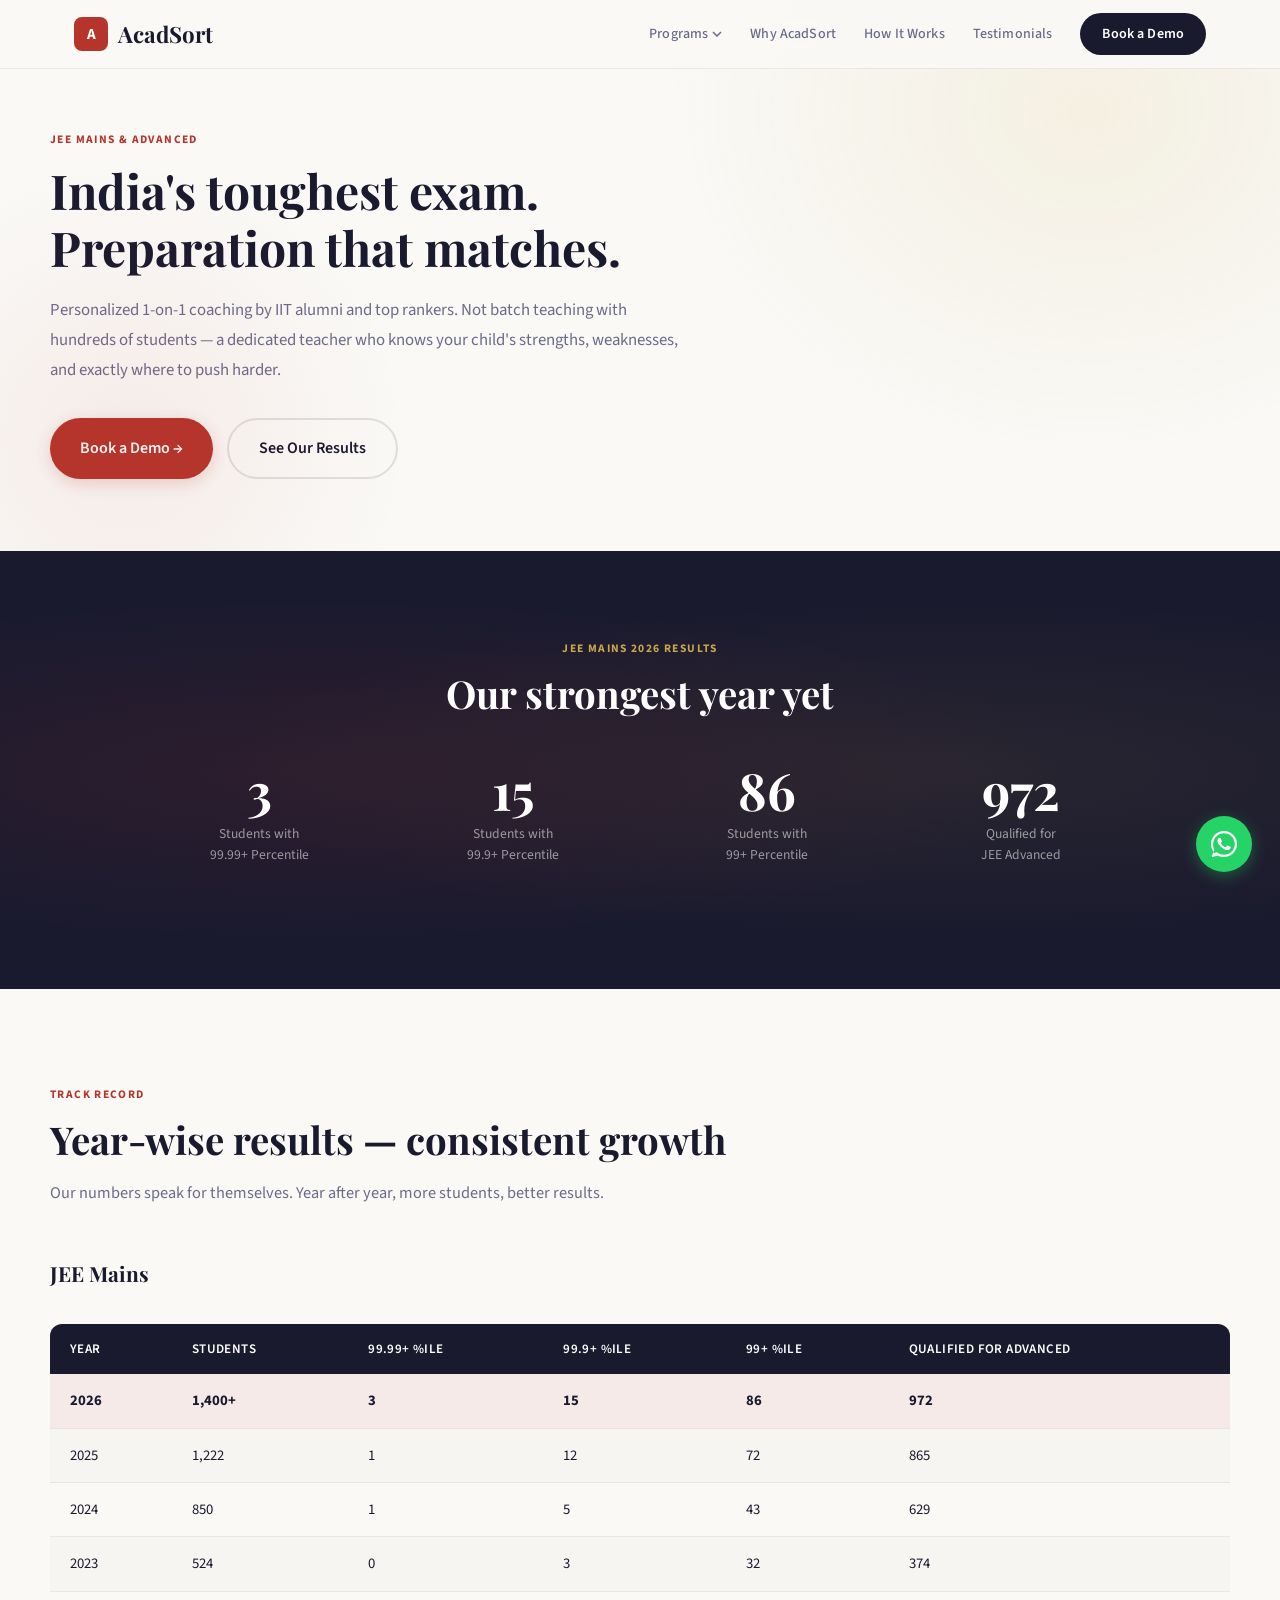
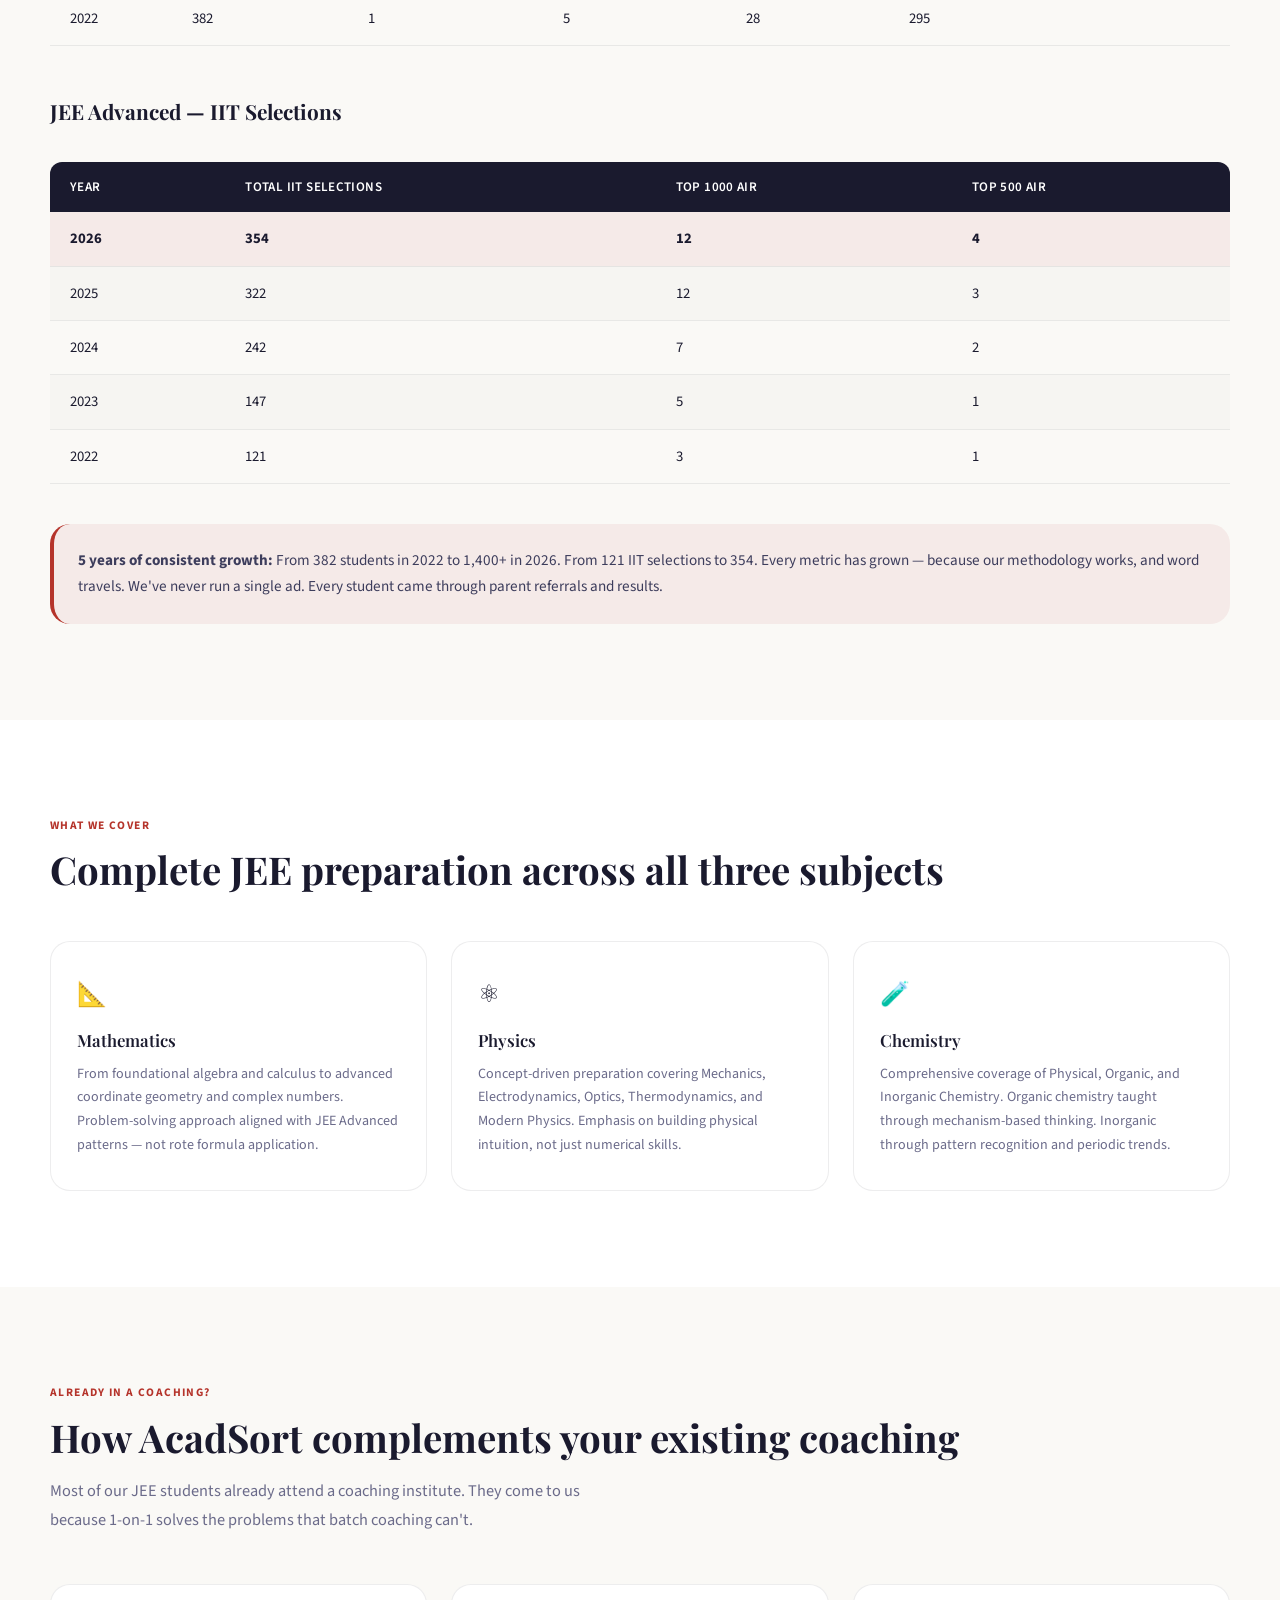
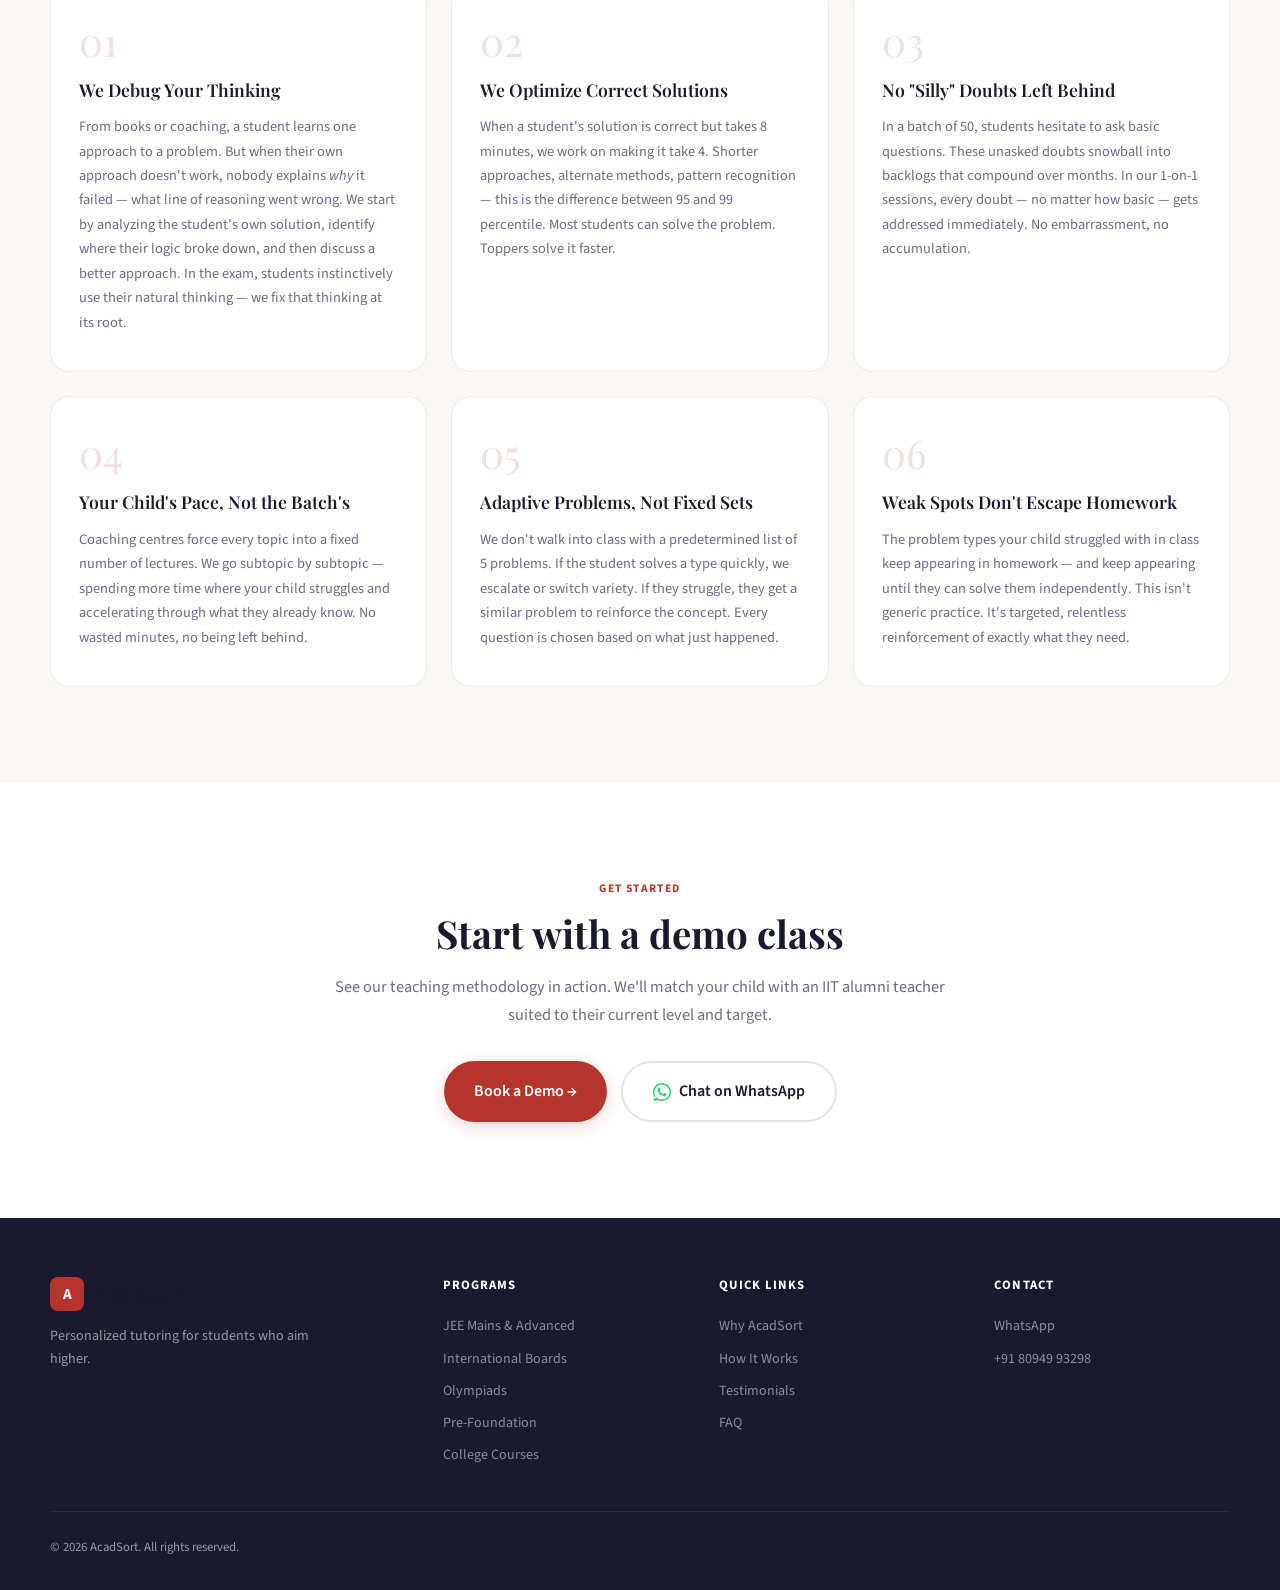
==== commit b81989b7: "Add JEE Advanced 2026 results" ====
--- a/jee.html
+++ b/jee.html
@@ -178,10 +178,16 @@
         </thead>
         <tbody>
           <tr class="highlight-row">
-            <td><strong>2025</strong></td>
-            <td><strong>322</strong></td>
+            <td><strong>2026</strong></td>
+            <td><strong>354</strong></td>
             <td><strong>12</strong></td>
-            <td><strong>3</strong></td>
+            <td><strong>4</strong></td>
+          </tr>
+          <tr>
+            <td>2025</td>
+            <td>322</td>
+            <td>12</td>
+            <td>3</td>
           </tr>
           <tr>
             <td>2024</td>
@@ -207,7 +213,7 @@
 
     <div style="margin-top: 40px; padding: 24px; background: var(--accent-glow); border-radius: var(--radius-lg); border-left: 4px solid var(--accent);">
       <p style="font-size: 0.95rem; color: var(--ink-light); line-height: 1.7; margin: 0;">
-        <strong>5 years of consistent growth:</strong> From 382 students in 2022 to 1,400+ in 2026. From 121 IIT selections to 322. Every metric has grown — because our methodology works, and word travels. We've never run a single ad. Every student came through parent referrals and results.
+        <strong>5 years of consistent growth:</strong> From 382 students in 2022 to 1,400+ in 2026. From 121 IIT selections to 354. Every metric has grown — because our methodology works, and word travels. We've never run a single ad. Every student came through parent referrals and results.
       </p>
     </div>
   </div>
